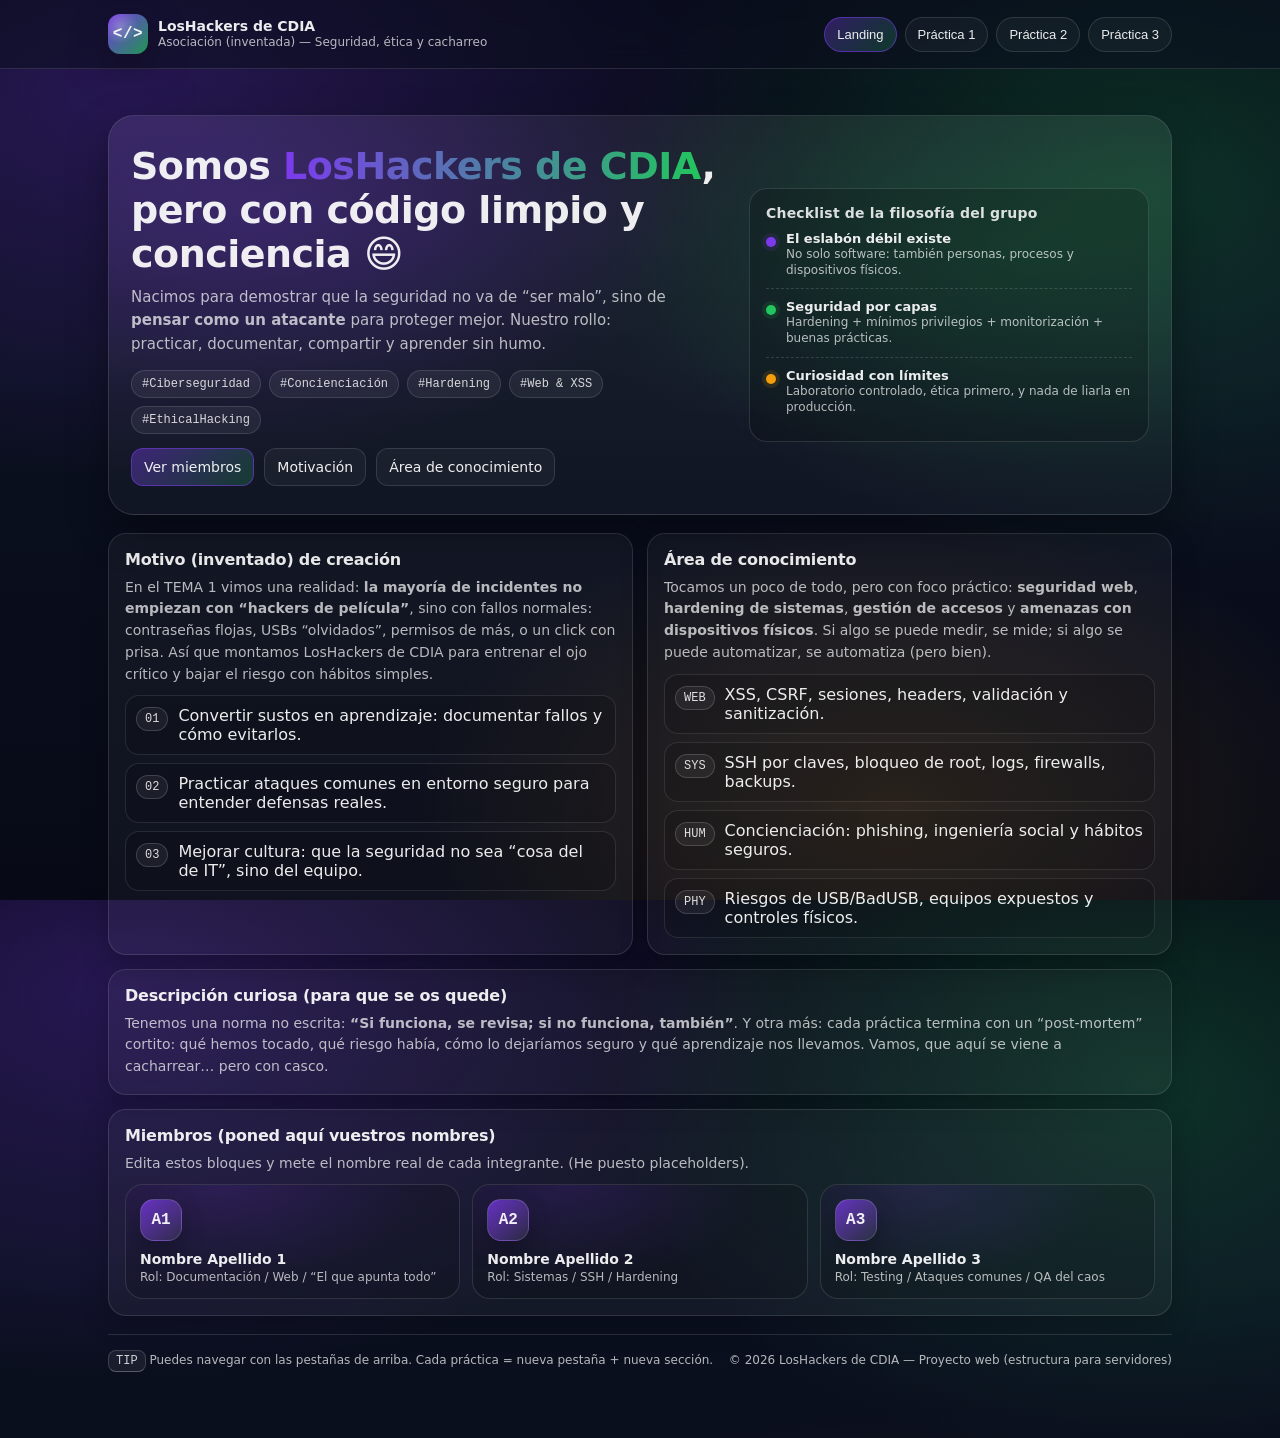
==== me_principal/index.html @ 04163555 "web base" ====
<!DOCTYPE html>
<html lang="es">
<head>
  <meta charset="utf-8" />
  <meta name="viewport" content="width=device-width,initial-scale=1" />
  <title>LosHackers de CDIA — Landing</title>
  <meta name="description" content="Landing del grupo LosHackers de CDIA: motivación, área de conocimiento y miembros." />
  <style>
    :root{
      --bg: #0b1020;
      --panel: rgba(255,255,255,.06);
      --panel2: rgba(255,255,255,.09);
      --text: rgba(255,255,255,.92);
      --muted: rgba(255,255,255,.70);
      --line: rgba(255,255,255,.12);
      --accent: #7c3aed; /* morado */
      --accent2:#22c55e; /* verde */
      --warn:#f59e0b;    /* ámbar */
      --shadow: 0 16px 40px rgba(0,0,0,.35);
      --radius: 18px;
      --radius2: 26px;
      --max: 1100px;
      --mono: ui-monospace, SFMono-Regular, Menlo, Monaco, Consolas, "Liberation Mono", "Courier New", monospace;
      --sans: ui-sans-serif, system-ui, -apple-system, Segoe UI, Roboto, Ubuntu, Cantarell, Noto Sans, Helvetica, Arial, "Apple Color Emoji","Segoe UI Emoji";
    }

    *{ box-sizing: border-box; }
    html,body{ height:100%; }
    body{
      margin:0;
      font-family: var(--sans);
      color: var(--text);
      background:
        radial-gradient(1200px 700px at 10% 10%, rgba(124,58,237,.28), transparent 55%),
        radial-gradient(900px 650px at 90% 20%, rgba(34,197,94,.20), transparent 60%),
        radial-gradient(800px 500px at 70% 90%, rgba(245,158,11,.13), transparent 60%),
        linear-gradient(180deg, #050814, #0b1020 40%, #070a16);
      overflow-x:hidden;
    }

    a{ color:inherit; text-decoration:none; }
    .wrap{ max-width: var(--max); margin:0 auto; padding: 28px 18px 70px; }

    /* Topbar */
    .topbar{
      position: sticky;
      top: 0;
      z-index: 50;
      backdrop-filter: blur(14px);
      background: rgba(11,16,32,.55);
      border-bottom: 1px solid var(--line);
    }
    .topbar-inner{
      max-width: var(--max);
      margin: 0 auto;
      padding: 14px 18px;
      display:flex;
      align-items:center;
      justify-content:space-between;
      gap: 12px;
    }
    .brand{
      display:flex;
      align-items:center;
      gap: 10px;
      min-width: 220px;
    }
    .logo{
      width: 40px;
      height: 40px;
      border-radius: 12px;
      background:
        radial-gradient(circle at 30% 30%, rgba(255,255,255,.25), transparent 45%),
        linear-gradient(135deg, rgba(124,58,237,.95), rgba(34,197,94,.75));
      box-shadow: var(--shadow);
      display:grid;
      place-items:center;
      font-family: var(--mono);
      font-weight: 800;
      letter-spacing: .5px;
    }
    .brand h1{
      font-size: 14px;
      margin:0;
      line-height: 1.1;
    }
    .brand p{
      margin:0;
      font-size: 12px;
      color: var(--muted);
    }

    .tabs{
      display:flex;
      gap: 8px;
      flex-wrap: wrap;
      justify-content:flex-end;
    }
    .tabbtn{
      border: 1px solid var(--line);
      background: rgba(255,255,255,.04);
      color: var(--text);
      padding: 9px 12px;
      border-radius: 999px;
      font-size: 13px;
      cursor:pointer;
      transition: transform .08s ease, background .2s ease, border-color .2s ease;
      user-select:none;
    }
    .tabbtn:hover{ background: rgba(255,255,255,.08); }
    .tabbtn:active{ transform: translateY(1px); }
    .tabbtn[aria-selected="true"]{
      background: linear-gradient(135deg, rgba(124,58,237,.35), rgba(34,197,94,.22));
      border-color: rgba(124,58,237,.55);
    }

    /* Hero */
    .hero{
      margin-top: 18px;
      border: 1px solid var(--line);
      border-radius: var(--radius2);
      background: linear-gradient(180deg, rgba(255,255,255,.07), rgba(255,255,255,.03));
      box-shadow: var(--shadow);
      overflow:hidden;
      position: relative;
    }
    .hero::before{
      content:"";
      position:absolute;
      inset:-2px;
      background:
        radial-gradient(600px 260px at 15% 25%, rgba(124,58,237,.18), transparent 70%),
        radial-gradient(680px 300px at 85% 35%, rgba(34,197,94,.14), transparent 72%);
      pointer-events:none;
    }
    .hero-inner{
      position:relative;
      padding: 28px 22px;
      display:grid;
      grid-template-columns: 1.2fr .8fr;
      gap: 18px;
      align-items: center;
    }
    .hero h2{
      margin:0 0 10px;
      font-size: clamp(22px, 3.3vw, 38px);
      letter-spacing: -0.5px;
    }
    .hero h2 span{
      background: linear-gradient(90deg, rgba(124,58,237,1), rgba(34,197,94,1));
      -webkit-background-clip: text;
      background-clip: text;
      color: transparent;
    }
    .hero p{
      margin:0 0 14px;
      color: var(--muted);
      line-height: 1.55;
      font-size: 15px;
      max-width: 58ch;
    }
    .hero .chips{
      display:flex;
      gap: 8px;
      flex-wrap: wrap;
      margin-top: 10px;
    }
    .chip{
      font-family: var(--mono);
      font-size: 12px;
      padding: 6px 10px;
      border-radius: 999px;
      background: rgba(255,255,255,.06);
      border: 1px solid var(--line);
      color: rgba(255,255,255,.82);
    }
    .cta{
      display:flex;
      gap: 10px;
      flex-wrap: wrap;
      margin-top: 14px;
    }
    .btn{
      border: 1px solid var(--line);
      background: rgba(255,255,255,.04);
      padding: 10px 12px;
      border-radius: 12px;
      font-size: 14px;
      cursor:pointer;
      transition: transform .08s ease, background .2s ease, border-color .2s ease;
    }
    .btn:hover{ background: rgba(255,255,255,.08); }
    .btn:active{ transform: translateY(1px); }
    .btn.primary{
      border-color: rgba(124,58,237,.55);
      background: linear-gradient(135deg, rgba(124,58,237,.40), rgba(34,197,94,.22));
    }

    .hero-card{
      border: 1px solid var(--line);
      background: rgba(0,0,0,.18);
      border-radius: var(--radius);
      padding: 16px;
    }
    .hero-card h3{
      margin:0 0 10px;
      font-size: 14px;
      color: rgba(255,255,255,.85);
      letter-spacing: .2px;
    }
    .stat{
      display:flex;
      align-items:flex-start;
      gap: 10px;
      padding: 10px 0;
      border-top: 1px dashed rgba(255,255,255,.14);
    }
    .stat:first-of-type{ border-top: none; padding-top: 0; }
    .dot{
      width:10px; height:10px; border-radius:999px; margin-top: 6px;
      background: var(--accent);
      box-shadow: 0 0 0 4px rgba(124,58,237,.12);
      flex: 0 0 auto;
    }
    .dot.green{ background: var(--accent2); box-shadow: 0 0 0 4px rgba(34,197,94,.12); }
    .dot.warn{ background: var(--warn); box-shadow: 0 0 0 4px rgba(245,158,11,.12); }
    .stat b{ display:block; font-size: 13px; }
    .stat span{ display:block; color: var(--muted); font-size: 12px; line-height:1.35; }

    /* Sections */
    .grid{
      margin-top: 18px;
      display:grid;
      grid-template-columns: 1fr 1fr;
      gap: 14px;
    }
    .card{
      border: 1px solid var(--line);
      background: rgba(255,255,255,.04);
      border-radius: var(--radius);
      padding: 16px;
      box-shadow: 0 10px 28px rgba(0,0,0,.22);
    }
    .card h3{
      margin:0 0 8px;
      font-size: 16px;
      letter-spacing: -0.2px;
    }
    .card p{
      margin:0;
      color: var(--muted);
      line-height: 1.55;
      font-size: 14px;
    }
    .list{
      margin: 10px 0 0;
      padding: 0;
      list-style:none;
      display:grid;
      gap: 8px;
    }
    .li{
      display:flex;
      gap: 10px;
      align-items:flex-start;
      padding: 10px 10px;
      border: 1px solid rgba(255,255,255,.10);
      background: rgba(0,0,0,.12);
      border-radius: 14px;
    }
    .badge{
      font-family: var(--mono);
      font-size: 12px;
      padding: 4px 8px;
      border-radius: 999px;
      border: 1px solid rgba(255,255,255,.16);
      background: rgba(255,255,255,.06);
      color: rgba(255,255,255,.85);
      flex: 0 0 auto;
      margin-top: 1px;
    }

    /* Tabs content */
    main{ margin-top: 16px; }
    .panel{ display:none; }
    .panel.active{ display:block; }

    /* Members */
    .members{
      display:grid;
      grid-template-columns: repeat(3, 1fr);
      gap: 12px;
      margin-top: 10px;
    }
    .member{
      border: 1px solid rgba(255,255,255,.12);
      background: rgba(0,0,0,.14);
      border-radius: 18px;
      padding: 14px;
      position:relative;
      overflow:hidden;
    }
    .member::before{
      content:"";
      position:absolute;
      inset:-2px;
      background: radial-gradient(320px 160px at 30% 0%, rgba(124,58,237,.16), transparent 60%);
      pointer-events:none;
    }
    .member .avatar{
      width: 42px; height: 42px; border-radius: 14px;
      background: linear-gradient(135deg, rgba(124,58,237,.75), rgba(255,255,255,.08));
      border: 1px solid rgba(255,255,255,.14);
      display:grid; place-items:center;
      font-family: var(--mono);
      font-weight: 800;
      box-shadow: 0 10px 22px rgba(0,0,0,.25);
      position:relative;
    }
    .member b{ display:block; margin-top: 10px; font-size: 14px; position:relative; }
    .member span{ display:block; color: var(--muted); font-size: 12px; margin-top: 3px; position:relative; }

    /* Footer */
    footer{
      margin-top: 18px;
      border-top: 1px solid var(--line);
      padding-top: 18px;
      color: rgba(255,255,255,.70);
      font-size: 12px;
      display:flex;
      justify-content:space-between;
      gap: 10px;
      flex-wrap: wrap;
    }
    .kbd{
      font-family: var(--mono);
      border: 1px solid rgba(255,255,255,.16);
      border-bottom-color: rgba(255,255,255,.28);
      background: rgba(255,255,255,.06);
      padding: 3px 7px;
      border-radius: 8px;
      color: rgba(255,255,255,.80);
    }

    /* Responsive */
    @media (max-width: 880px){
      .hero-inner{ grid-template-columns: 1fr; }
      .grid{ grid-template-columns: 1fr; }
      .members{ grid-template-columns: 1fr; }
      .brand{ min-width: unset; }
      .topbar-inner{ align-items:flex-start; }
      .tabs{ justify-content:flex-start; }
    }
  </style>
</head>
<body>

  <header class="topbar">
    <div class="topbar-inner">
      <div class="brand" aria-label="Marca del grupo">
        <div class="logo" aria-hidden="true">&lt;/&gt;</div>
        <div>
          <h1>LosHackers de CDIA</h1>
          <p>Asociación (inventada) — Seguridad, ética y cacharreo</p>
        </div>
      </div>

      <!--
        PESTAÑAS:
        - Landing: la portada básica.
        - Práctica 1 / 2 / 3: secciones “clonables” para ir ampliando el proyecto según hagáis prácticas.
        Para añadir una nueva pestaña: duplica un botón + duplica un <section class="panel"> con el mismo data-panel.
      -->
      <nav class="tabs" aria-label="Navegación por pestañas">
        <button class="tabbtn" data-tab="landing" aria-selected="true">Landing</button>
        <button class="tabbtn" data-tab="p1" aria-selected="false">Práctica 1</button>
        <button class="tabbtn" data-tab="p2" aria-selected="false">Práctica 2</button>
        <button class="tabbtn" data-tab="p3" aria-selected="false">Práctica 3</button>
      </nav>
    </div>
  </header>

  <div class="wrap">
    <main>
      <!-- ================== LANDING ================== -->
      <section class="panel active" data-panel="landing">
        <section class="hero" aria-label="Sección principal">
          <div class="hero-inner">
            <div>
              <h2>Somos <span>LosHackers de CDIA</span>, pero con código limpio y conciencia 😄</h2>
              <p>
                Nacimos para demostrar que la seguridad no va de “ser malo”, sino de <b>pensar como un atacante</b>
                para proteger mejor. Nuestro rollo: practicar, documentar, compartir y aprender sin humo.
              </p>

              <div class="chips" aria-label="Etiquetas del grupo">
                <div class="chip">#Ciberseguridad</div>
                <div class="chip">#Concienciación</div>
                <div class="chip">#Hardening</div>
                <div class="chip">#Web &amp; XSS</div>
                <div class="chip">#EthicalHacking</div>
              </div>

              <div class="cta" aria-label="Acciones rápidas">
                <a class="btn primary" href="#miembros">Ver miembros</a>
                <a class="btn" href="#motivacion">Motivación</a>
                <a class="btn" href="#area">Área de conocimiento</a>
              </div>
            </div>

            <aside class="hero-card" aria-label="Resumen rápido">
              <h3>Checklist de la filosofía del grupo</h3>

              <div class="stat">
                <div class="dot"></div>
                <div>
                  <b>El eslabón débil existe</b>
                  <span>No solo software: también personas, procesos y dispositivos físicos.</span>
                </div>
              </div>

              <div class="stat">
                <div class="dot green"></div>
                <div>
                  <b>Seguridad por capas</b>
                  <span>Hardening + mínimos privilegios + monitorización + buenas prácticas.</span>
                </div>
              </div>

              <div class="stat">
                <div class="dot warn"></div>
                <div>
                  <b>Curiosidad con límites</b>
                  <span>Laboratorio controlado, ética primero, y nada de liarla en producción.</span>
                </div>
              </div>
            </aside>
          </div>
        </section>

        <div class="grid">
          <section id="motivacion" class="card" aria-label="Motivación">
            <h3>Motivo (inventado) de creación</h3>
            <p>
              En el TEMA 1 vimos una realidad: <b>la mayoría de incidentes no empiezan con “hackers de película”</b>,
              sino con fallos normales: contraseñas flojas, USBs “olvidados”, permisos de más, o un click con prisa.
              Así que montamos LosHackers de CDIA para entrenar el ojo crítico y bajar el riesgo con hábitos simples.
            </p>

            <ul class="list" aria-label="Puntos clave de motivación">
              <li class="li"><span class="badge">01</span><span>Convertir sustos en aprendizaje: documentar fallos y cómo evitarlos.</span></li>
              <li class="li"><span class="badge">02</span><span>Practicar ataques comunes en entorno seguro para entender defensas reales.</span></li>
              <li class="li"><span class="badge">03</span><span>Mejorar cultura: que la seguridad no sea “cosa del de IT”, sino del equipo.</span></li>
            </ul>
          </section>

          <section id="area" class="card" aria-label="Área de conocimiento">
            <h3>Área de conocimiento</h3>
            <p>
              Tocamos un poco de todo, pero con foco práctico: <b>seguridad web</b>, <b>hardening de sistemas</b>,
              <b>gestión de accesos</b> y <b>amenazas con dispositivos físicos</b>.
              Si algo se puede medir, se mide; si algo se puede automatizar, se automatiza (pero bien).
            </p>

            <ul class="list" aria-label="Áreas específicas">
              <li class="li"><span class="badge">WEB</span><span>XSS, CSRF, sesiones, headers, validación y sanitización.</span></li>
              <li class="li"><span class="badge">SYS</span><span>SSH por claves, bloqueo de root, logs, firewalls, backups.</span></li>
              <li class="li"><span class="badge">HUM</span><span>Concienciación: phishing, ingeniería social y hábitos seguros.</span></li>
              <li class="li"><span class="badge">PHY</span><span>Riesgos de USB/BadUSB, equipos expuestos y controles físicos.</span></li>
            </ul>
          </section>
        </div>

        <section class="card" style="margin-top:14px" aria-label="Descripción curiosa">
          <h3>Descripción curiosa (para que se os quede)</h3>
          <p>
            Tenemos una norma no escrita: <b>“Si funciona, se revisa; si no funciona, también”</b>.
            Y otra más: cada práctica termina con un “post-mortem” cortito:
            qué hemos tocado, qué riesgo había, cómo lo dejaríamos seguro y qué aprendizaje nos llevamos.
            Vamos, que aquí se viene a cacharrear… pero con casco.
          </p>
        </section>

        <section id="miembros" class="card" style="margin-top:14px" aria-label="Miembros del grupo">
          <h3>Miembros (poned aquí vuestros nombres)</h3>
          <p style="margin-bottom:10px">
            Edita estos bloques y mete el nombre real de cada integrante. (He puesto placeholders).
          </p>

          <div class="members">
            <div class="member">
              <div class="avatar" aria-hidden="true">A1</div>
              <b>Nombre Apellido 1</b>
              <span>Rol: Documentación / Web / “El que apunta todo”</span>
            </div>

            <div class="member">
              <div class="avatar" aria-hidden="true">A2</div>
              <b>Nombre Apellido 2</b>
              <span>Rol: Sistemas / SSH / Hardening</span>
            </div>

            <div class="member">
              <div class="avatar" aria-hidden="true">A3</div>
              <b>Nombre Apellido 3</b>
              <span>Rol: Testing / Ataques comunes / QA del caos</span>
            </div>
          </div>

          <!--
            Si sois más:
            - Duplica un bloque .member
            - Cambia el "A4" por iniciales o un código
          -->
        </section>
      </section>

      <!-- ================== PRÁCTICA 1 ================== -->
      <section class="panel" data-panel="p1">
        <section class="card">
          <h3>Práctica 1 — Plantilla lista</h3>
          <p>
            Aquí iría el contenido de la práctica 1. Copia este patrón para cada práctica:
            <b>objetivo</b>, <b>pasos</b>, <b>capturas</b> (si hace falta), <b>riesgos</b> y <b>mitigaciones</b>.
          </p>

          <ul class="list" aria-label="Estructura recomendada práctica 1">
            <li class="li"><span class="badge">OBJ</span><span>Qué queríamos conseguir (en una frase).</span></li>
            <li class="li"><span class="badge">PASOS</span><span>Lista de pasos reproducibles (sin saltos raros).</span></li>
            <li class="li"><span class="badge">RIESGO</span><span>Qué podría salir mal / qué vector de ataque hay.</span></li>
            <li class="li"><span class="badge">FIX</span><span>Cómo lo dejaríamos seguro (hardening, permisos, etc.).</span></li>
          </ul>
        </section>
      </section>

      <!-- ================== PRÁCTICA 2 ================== -->
      <section class="panel" data-panel="p2">
        <section class="card">
          <h3>Práctica 2 — Plantilla lista</h3>
          <p>
            Repite el mismo esquema. Si esta práctica es de web, apunta vulnerabilidad, prueba y corrección.
          </p>
          <ul class="list" aria-label="Estructura recomendada práctica 2">
            <li class="li"><span class="badge">VULN</span><span>Qué vulnerabilidad tocamos (ej: XSS reflejado).</span></li>
            <li class="li"><span class="badge">POC</span><span>Cómo la demostramos en entorno controlado.</span></li>
            <li class="li"><span class="badge">PATCH</span><span>Qué cambiamos para arreglarla (validación/escape/headers).</span></li>
            <li class="li"><span class="badge">LEARN</span><span>Qué nos llevamos de aprendizaje.</span></li>
          </ul>
        </section>
      </section>

      <!-- ================== PRÁCTICA 3 ================== -->
      <section class="panel" data-panel="p3">
        <section class="card">
          <h3>Práctica 3 — Plantilla lista</h3>
          <p>
            Ideal para cosas de sistemas: SSH por claves, desactivar password, bloquear root, etc.
          </p>
          <ul class="list" aria-label="Estructura recomendada práctica 3">
            <li class="li"><span class="badge">SSH</span><span>Acceso por clave pública/privada, sin contraseña.</span></li>
            <li class="li"><span class="badge">ROOT</span><span>Deshabilitar login de root y usar sudo.</span></li>
            <li class="li"><span class="badge">FW</span><span>Firewall básico + puertos necesarios únicamente.</span></li>
            <li class="li"><span class="badge">LOGS</span><span>Monitorización mínima (intentos fallidos, alertas).</span></li>
          </ul>
        </section>
      </section>
    </main>

    <footer>
      <div>
        <span class="kbd">TIP</span> Puedes navegar con las pestañas de arriba. Cada práctica = nueva pestaña + nueva sección.
      </div>
      <div>
        © <span id="year"></span> LosHackers de CDIA — Proyecto web (estructura para servidores)
      </div>
    </footer>
  </div>

  <script>
    // Tabs switching (simple y sin dependencias)
    const buttons = Array.from(document.querySelectorAll(".tabbtn"));
    const panels = Array.from(document.querySelectorAll(".panel"));

    function activate(tabName){
      buttons.forEach(b => b.setAttribute("aria-selected", String(b.dataset.tab === tabName)));
      panels.forEach(p => p.classList.toggle("active", p.dataset.panel === tabName));
      // scroll suave arriba para que se note el cambio
      window.scrollTo({ top: 0, behavior: "smooth" });
    }

    buttons.forEach(btn => {
      btn.addEventListener("click", () => activate(btn.dataset.tab));
    });

    // Año en footer
    document.getElementById("year").textContent = new Date().getFullYear();
  </script>
</body>
</html>
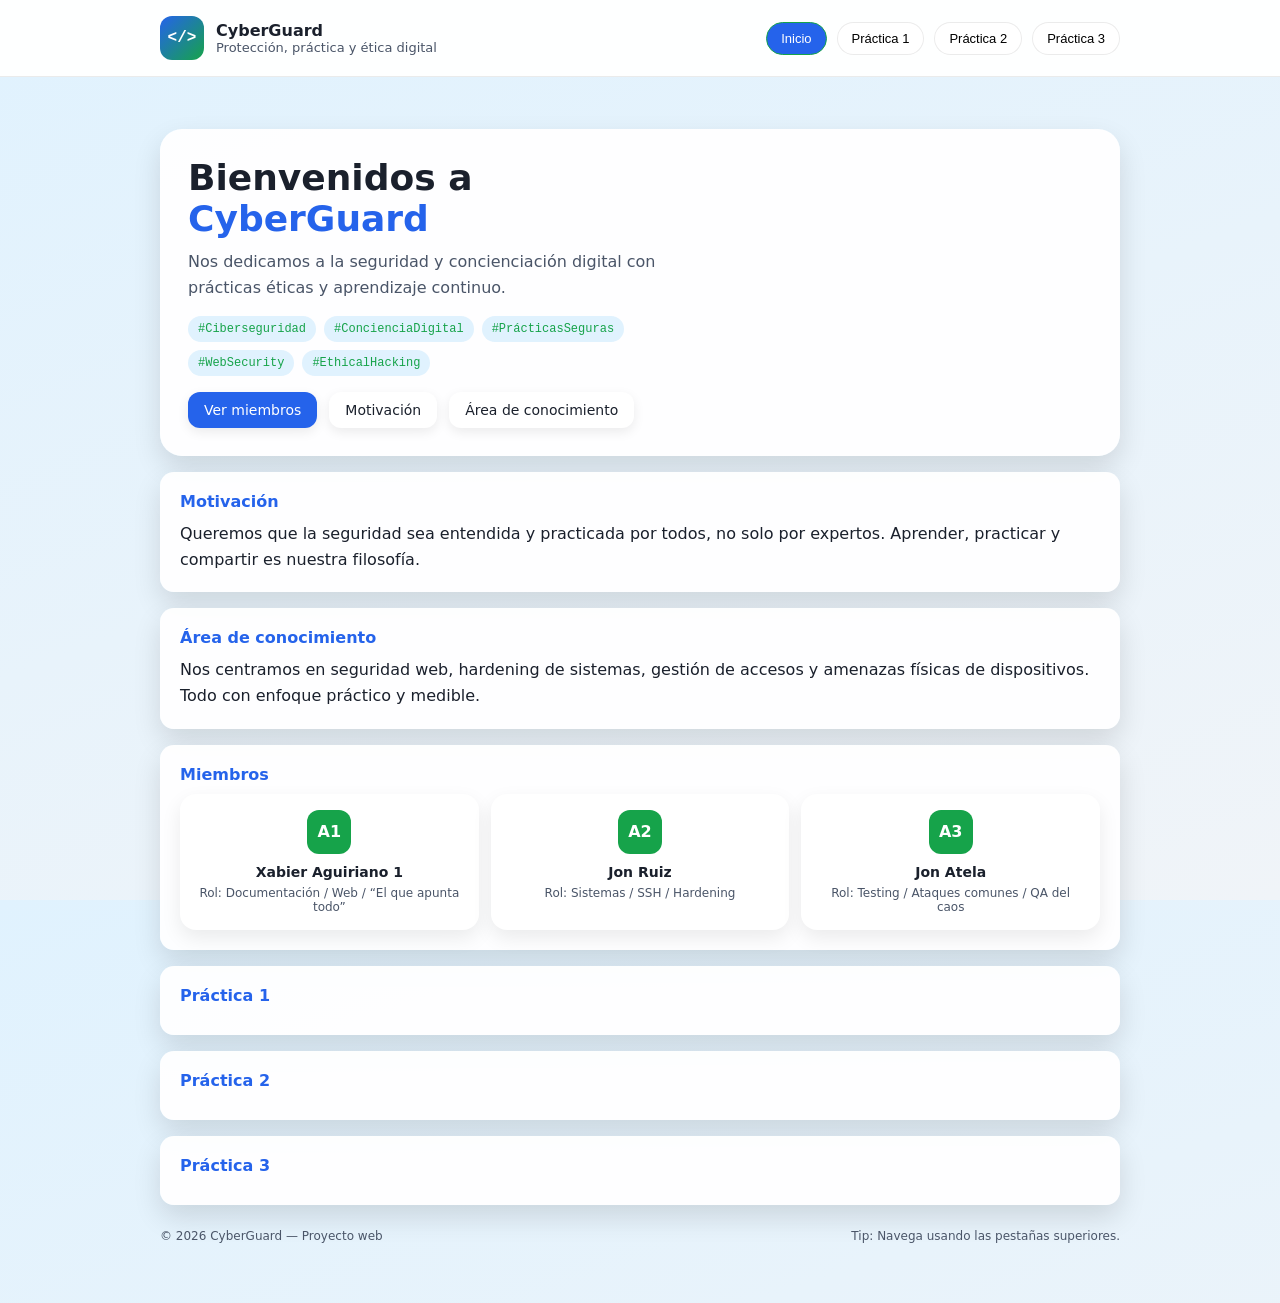
==== commit 794fa1ee: "cambio de formato" ====
--- a/me_principal/index.html
+++ b/me_principal/index.html
@@ -3,597 +3,190 @@
 <head>
   <meta charset="utf-8" />
   <meta name="viewport" content="width=device-width,initial-scale=1" />
-  <title>LosHackers de CDIA — Landing</title>
-  <meta name="description" content="Landing del grupo LosHackers de CDIA: motivación, área de conocimiento y miembros." />
+  <title>Equipo CyberGuard — Landing</title>
+  <meta name="description" content="Landing del equipo CyberGuard: motivación, área de conocimiento y miembros." />
   <style>
-    :root{
-      --bg: #0b1020;
-      --panel: rgba(255,255,255,.06);
-      --panel2: rgba(255,255,255,.09);
-      --text: rgba(255,255,255,.92);
-      --muted: rgba(255,255,255,.70);
-      --line: rgba(255,255,255,.12);
-      --accent: #7c3aed; /* morado */
-      --accent2:#22c55e; /* verde */
-      --warn:#f59e0b;    /* ámbar */
-      --shadow: 0 16px 40px rgba(0,0,0,.35);
-      --radius: 18px;
-      --radius2: 26px;
-      --max: 1100px;
+    :root {
+      --bg: #f0f4f8;
+      --panel: rgba(255,255,255,.95);
+      --panel2: rgba(255,255,255,.90);
+      --text: #1a202c;
+      --muted: #4a5568;
+      --line: rgba(0,0,0,.08);
+      --accent: #2563eb;  /* azul */
+      --accent2: #16a34a; /* verde */
+      --warn: #f59e0b;    /* ámbar */
+      --shadow: 0 12px 28px rgba(0,0,0,.12);
+      --radius: 14px;
+      --radius2: 22px;
+      --max: 1000px;
       --mono: ui-monospace, SFMono-Regular, Menlo, Monaco, Consolas, "Liberation Mono", "Courier New", monospace;
-      --sans: ui-sans-serif, system-ui, -apple-system, Segoe UI, Roboto, Ubuntu, Cantarell, Noto Sans, Helvetica, Arial, "Apple Color Emoji","Segoe UI Emoji";
+      --sans: ui-sans-serif, system-ui, -apple-system, Segoe UI, Roboto, Ubuntu, Cantarell, Noto Sans, Helvetica, Arial;
     }
 
-    *{ box-sizing: border-box; }
-    html,body{ height:100%; }
-    body{
-      margin:0;
-      font-family: var(--sans);
-      color: var(--text);
-      background:
-        radial-gradient(1200px 700px at 10% 10%, rgba(124,58,237,.28), transparent 55%),
-        radial-gradient(900px 650px at 90% 20%, rgba(34,197,94,.20), transparent 60%),
-        radial-gradient(800px 500px at 70% 90%, rgba(245,158,11,.13), transparent 60%),
-        linear-gradient(180deg, #050814, #0b1020 40%, #070a16);
-      overflow-x:hidden;
-    }
+    * { box-sizing: border-box; }
+    html, body { margin: 0; height: 100%; font-family: var(--sans); color: var(--text); background: linear-gradient(160deg, #e0f2fe, #f0f4f8); }
 
-    a{ color:inherit; text-decoration:none; }
-    .wrap{ max-width: var(--max); margin:0 auto; padding: 28px 18px 70px; }
+    a { color: inherit; text-decoration: none; }
+
+    .wrap { max-width: var(--max); margin:0 auto; padding: 32px 20px 60px; }
 
     /* Topbar */
-    .topbar{
-      position: sticky;
-      top: 0;
+    .topbar {
+      position: sticky; top: 0;
+      background: rgba(255,255,255,.95);
+      border-bottom: 1px solid var(--line);
+      backdrop-filter: blur(10px);
       z-index: 50;
-      backdrop-filter: blur(14px);
-      background: rgba(11,16,32,.55);
-      border-bottom: 1px solid var(--line);
     }
-    .topbar-inner{
-      max-width: var(--max);
-      margin: 0 auto;
-      padding: 14px 18px;
-      display:flex;
-      align-items:center;
-      justify-content:space-between;
-      gap: 12px;
+    .topbar-inner {
+      max-width: var(--max); margin:0 auto; padding: 16px 20px;
+      display:flex; align-items:center; justify-content:space-between;
     }
-    .brand{
-      display:flex;
-      align-items:center;
-      gap: 10px;
-      min-width: 220px;
+    .brand { display:flex; align-items:center; gap: 12px; }
+    .logo {
+      width: 44px; height: 44px; border-radius: 12px;
+      background: linear-gradient(135deg, var(--accent), var(--accent2));
+      display:grid; place-items:center; font-family: var(--mono); font-weight: 800; color: white;
     }
-    .logo{
-      width: 40px;
-      height: 40px;
-      border-radius: 12px;
-      background:
-        radial-gradient(circle at 30% 30%, rgba(255,255,255,.25), transparent 45%),
-        linear-gradient(135deg, rgba(124,58,237,.95), rgba(34,197,94,.75));
-      box-shadow: var(--shadow);
-      display:grid;
-      place-items:center;
-      font-family: var(--mono);
-      font-weight: 800;
-      letter-spacing: .5px;
+    .brand h1 { margin:0; font-size:16px; }
+    .brand p { margin:0; font-size:13px; color: var(--muted); }
+
+    .tabs { display:flex; gap: 10px; flex-wrap: wrap; }
+    .tabbtn {
+      border: 1px solid var(--line); background: var(--panel2); padding:8px 14px; border-radius:999px; font-size:13px; cursor:pointer;
+      transition: all .2s ease;
     }
-    .brand h1{
-      font-size: 14px;
-      margin:0;
-      line-height: 1.1;
-    }
-    .brand p{
-      margin:0;
-      font-size: 12px;
-      color: var(--muted);
-    }
-
-    .tabs{
-      display:flex;
-      gap: 8px;
-      flex-wrap: wrap;
-      justify-content:flex-end;
-    }
-    .tabbtn{
-      border: 1px solid var(--line);
-      background: rgba(255,255,255,.04);
-      color: var(--text);
-      padding: 9px 12px;
-      border-radius: 999px;
-      font-size: 13px;
-      cursor:pointer;
-      transition: transform .08s ease, background .2s ease, border-color .2s ease;
-      user-select:none;
-    }
-    .tabbtn:hover{ background: rgba(255,255,255,.08); }
-    .tabbtn:active{ transform: translateY(1px); }
-    .tabbtn[aria-selected="true"]{
-      background: linear-gradient(135deg, rgba(124,58,237,.35), rgba(34,197,94,.22));
-      border-color: rgba(124,58,237,.55);
-    }
+    .tabbtn:hover { background: var(--panel); }
+    .tabbtn[aria-selected="true"] { background: var(--accent); color: white; border-color: var(--accent2); }
 
     /* Hero */
-    .hero{
-      margin-top: 18px;
-      border: 1px solid var(--line);
-      border-radius: var(--radius2);
-      background: linear-gradient(180deg, rgba(255,255,255,.07), rgba(255,255,255,.03));
-      box-shadow: var(--shadow);
-      overflow:hidden;
-      position: relative;
-    }
-    .hero::before{
-      content:"";
-      position:absolute;
-      inset:-2px;
-      background:
-        radial-gradient(600px 260px at 15% 25%, rgba(124,58,237,.18), transparent 70%),
-        radial-gradient(680px 300px at 85% 35%, rgba(34,197,94,.14), transparent 72%);
-      pointer-events:none;
-    }
-    .hero-inner{
-      position:relative;
-      padding: 28px 22px;
-      display:grid;
-      grid-template-columns: 1.2fr .8fr;
-      gap: 18px;
-      align-items: center;
-    }
-    .hero h2{
-      margin:0 0 10px;
-      font-size: clamp(22px, 3.3vw, 38px);
-      letter-spacing: -0.5px;
-    }
-    .hero h2 span{
-      background: linear-gradient(90deg, rgba(124,58,237,1), rgba(34,197,94,1));
-      -webkit-background-clip: text;
-      background-clip: text;
-      color: transparent;
-    }
-    .hero p{
-      margin:0 0 14px;
-      color: var(--muted);
-      line-height: 1.55;
-      font-size: 15px;
-      max-width: 58ch;
-    }
-    .hero .chips{
-      display:flex;
-      gap: 8px;
-      flex-wrap: wrap;
-      margin-top: 10px;
-    }
-    .chip{
-      font-family: var(--mono);
-      font-size: 12px;
-      padding: 6px 10px;
-      border-radius: 999px;
-      background: rgba(255,255,255,.06);
-      border: 1px solid var(--line);
-      color: rgba(255,255,255,.82);
-    }
-    .cta{
-      display:flex;
-      gap: 10px;
-      flex-wrap: wrap;
-      margin-top: 14px;
-    }
-    .btn{
-      border: 1px solid var(--line);
-      background: rgba(255,255,255,.04);
-      padding: 10px 12px;
-      border-radius: 12px;
-      font-size: 14px;
-      cursor:pointer;
-      transition: transform .08s ease, background .2s ease, border-color .2s ease;
-    }
-    .btn:hover{ background: rgba(255,255,255,.08); }
-    .btn:active{ transform: translateY(1px); }
-    .btn.primary{
-      border-color: rgba(124,58,237,.55);
-      background: linear-gradient(135deg, rgba(124,58,237,.40), rgba(34,197,94,.22));
-    }
+    .hero { margin-top: 20px; background: var(--panel); border-radius: var(--radius2); box-shadow: var(--shadow); overflow:hidden; padding: 28px; display:grid; grid-template-columns:1.2fr .8fr; gap:18px; }
+    .hero h2 { margin:0 0 10px; font-size:clamp(24px, 3vw, 36px); }
+    .hero h2 span { color: var(--accent); font-weight:600; }
+    .hero p { margin:0 0 16px; color: var(--muted); line-height:1.6; }
+    .chips { display:flex; flex-wrap:wrap; gap:8px; margin-top:12px; }
+    .chip { font-family: var(--mono); font-size:12px; padding:6px 10px; border-radius:999px; background: #e0f2fe; color: var(--accent2); }
 
-    .hero-card{
-      border: 1px solid var(--line);
-      background: rgba(0,0,0,.18);
-      border-radius: var(--radius);
-      padding: 16px;
-    }
-    .hero-card h3{
-      margin:0 0 10px;
-      font-size: 14px;
-      color: rgba(255,255,255,.85);
-      letter-spacing: .2px;
-    }
-    .stat{
-      display:flex;
-      align-items:flex-start;
-      gap: 10px;
-      padding: 10px 0;
-      border-top: 1px dashed rgba(255,255,255,.14);
-    }
-    .stat:first-of-type{ border-top: none; padding-top: 0; }
-    .dot{
-      width:10px; height:10px; border-radius:999px; margin-top: 6px;
-      background: var(--accent);
-      box-shadow: 0 0 0 4px rgba(124,58,237,.12);
-      flex: 0 0 auto;
-    }
-    .dot.green{ background: var(--accent2); box-shadow: 0 0 0 4px rgba(34,197,94,.12); }
-    .dot.warn{ background: var(--warn); box-shadow: 0 0 0 4px rgba(245,158,11,.12); }
-    .stat b{ display:block; font-size: 13px; }
-    .stat span{ display:block; color: var(--muted); font-size: 12px; line-height:1.35; }
+    .cta { display:flex; gap:12px; margin-top:16px; flex-wrap:wrap; }
+    .btn { border:none; padding:10px 16px; border-radius:12px; font-size:14px; cursor:pointer; transition:.2s; background:#fff; box-shadow:0 4px 12px rgba(0,0,0,.08); }
+    .btn.primary { background: var(--accent); color:#fff; }
 
-    /* Sections */
-    .grid{
-      margin-top: 18px;
-      display:grid;
-      grid-template-columns: 1fr 1fr;
-      gap: 14px;
-    }
-    .card{
-      border: 1px solid var(--line);
-      background: rgba(255,255,255,.04);
-      border-radius: var(--radius);
-      padding: 16px;
-      box-shadow: 0 10px 28px rgba(0,0,0,.22);
-    }
-    .card h3{
-      margin:0 0 8px;
-      font-size: 16px;
-      letter-spacing: -0.2px;
-    }
-    .card p{
-      margin:0;
-      color: var(--muted);
-      line-height: 1.55;
-      font-size: 14px;
-    }
-    .list{
-      margin: 10px 0 0;
-      padding: 0;
-      list-style:none;
-      display:grid;
-      gap: 8px;
-    }
-    .li{
-      display:flex;
-      gap: 10px;
-      align-items:flex-start;
-      padding: 10px 10px;
-      border: 1px solid rgba(255,255,255,.10);
-      background: rgba(0,0,0,.12);
-      border-radius: 14px;
-    }
-    .badge{
-      font-family: var(--mono);
-      font-size: 12px;
-      padding: 4px 8px;
-      border-radius: 999px;
-      border: 1px solid rgba(255,255,255,.16);
-      background: rgba(255,255,255,.06);
-      color: rgba(255,255,255,.85);
-      flex: 0 0 auto;
-      margin-top: 1px;
-    }
-
-    /* Tabs content */
-    main{ margin-top: 16px; }
-    .panel{ display:none; }
-    .panel.active{ display:block; }
+    /* Cards */
+    .card { background: var(--panel); border-radius: var(--radius); padding:20px; margin-top:16px; box-shadow: var(--shadow); }
+    .card h3 { margin:0 0 10px; font-size:16px; color: var(--accent); }
+    .card p { margin:0; color: var(--text); line-height:1.6; }
+    .list { margin:12px 0 0; padding:0; list-style:none; display:grid; gap:8px; }
+    .li { display:flex; gap:10px; padding:10px; background: #f9fafb; border-radius:12px; }
+    .badge { font-family: var(--mono); font-size:12px; background:#2563eb; color:#fff; padding:3px 7px; border-radius:999px; flex:0 0 auto; }
 
     /* Members */
-    .members{
-      display:grid;
-      grid-template-columns: repeat(3, 1fr);
-      gap: 12px;
-      margin-top: 10px;
-    }
-    .member{
-      border: 1px solid rgba(255,255,255,.12);
-      background: rgba(0,0,0,.14);
-      border-radius: 18px;
-      padding: 14px;
-      position:relative;
-      overflow:hidden;
-    }
-    .member::before{
-      content:"";
-      position:absolute;
-      inset:-2px;
-      background: radial-gradient(320px 160px at 30% 0%, rgba(124,58,237,.16), transparent 60%);
-      pointer-events:none;
-    }
-    .member .avatar{
-      width: 42px; height: 42px; border-radius: 14px;
-      background: linear-gradient(135deg, rgba(124,58,237,.75), rgba(255,255,255,.08));
-      border: 1px solid rgba(255,255,255,.14);
-      display:grid; place-items:center;
-      font-family: var(--mono);
-      font-weight: 800;
-      box-shadow: 0 10px 22px rgba(0,0,0,.25);
-      position:relative;
-    }
-    .member b{ display:block; margin-top: 10px; font-size: 14px; position:relative; }
-    .member span{ display:block; color: var(--muted); font-size: 12px; margin-top: 3px; position:relative; }
+    .members { display:grid; grid-template-columns: repeat(3, 1fr); gap:12px; margin-top:10px; }
+    .member { background:#fff; border-radius:16px; padding:16px; box-shadow:0 8px 20px rgba(0,0,0,.08); text-align:center; }
+    .member .avatar { width:44px; height:44px; border-radius:12px; background: var(--accent2); display:grid; place-items:center; color:#fff; font-weight:800; margin:0 auto 10px; }
+    .member b { display:block; margin-bottom:6px; font-size:14px; }
+    .member span { display:block; font-size:12px; color:var(--muted); }
 
-    /* Footer */
-    footer{
-      margin-top: 18px;
-      border-top: 1px solid var(--line);
-      padding-top: 18px;
-      color: rgba(255,255,255,.70);
-      font-size: 12px;
-      display:flex;
-      justify-content:space-between;
-      gap: 10px;
-      flex-wrap: wrap;
-    }
-    .kbd{
-      font-family: var(--mono);
-      border: 1px solid rgba(255,255,255,.16);
-      border-bottom-color: rgba(255,255,255,.28);
-      background: rgba(255,255,255,.06);
-      padding: 3px 7px;
-      border-radius: 8px;
-      color: rgba(255,255,255,.80);
-    }
-
-    /* Responsive */
-    @media (max-width: 880px){
-      .hero-inner{ grid-template-columns: 1fr; }
-      .grid{ grid-template-columns: 1fr; }
-      .members{ grid-template-columns: 1fr; }
-      .brand{ min-width: unset; }
-      .topbar-inner{ align-items:flex-start; }
-      .tabs{ justify-content:flex-start; }
-    }
+    footer { margin-top:24px; font-size:12px; color:var(--muted); display:flex; justify-content:space-between; flex-wrap:wrap; gap:10px; }
   </style>
 </head>
 <body>
-
   <header class="topbar">
     <div class="topbar-inner">
-      <div class="brand" aria-label="Marca del grupo">
-        <div class="logo" aria-hidden="true">&lt;/&gt;</div>
+      <div class="brand">
+        <div class="logo">&lt;/&gt;</div>
         <div>
-          <h1>LosHackers de CDIA</h1>
-          <p>Asociación (inventada) — Seguridad, ética y cacharreo</p>
+          <h1>CyberGuard</h1>
+          <p>Protección, práctica y ética digital</p>
         </div>
       </div>
-
-      <!--
-        PESTAÑAS:
-        - Landing: la portada básica.
-        - Práctica 1 / 2 / 3: secciones “clonables” para ir ampliando el proyecto según hagáis prácticas.
-        Para añadir una nueva pestaña: duplica un botón + duplica un <section class="panel"> con el mismo data-panel.
-      -->
-      <nav class="tabs" aria-label="Navegación por pestañas">
-        <button class="tabbtn" data-tab="landing" aria-selected="true">Landing</button>
-        <button class="tabbtn" data-tab="p1" aria-selected="false">Práctica 1</button>
-        <button class="tabbtn" data-tab="p2" aria-selected="false">Práctica 2</button>
-        <button class="tabbtn" data-tab="p3" aria-selected="false">Práctica 3</button>
+      <nav class="tabs">
+        <button class="tabbtn" data-tab="landing" aria-selected="true">Inicio</button>
+        <button class="tabbtn" data-tab="p1">Práctica 1</button>
+        <button class="tabbtn" data-tab="p2">Práctica 2</button>
+        <button class="tabbtn" data-tab="p3">Práctica 3</button>
       </nav>
     </div>
   </header>
 
   <div class="wrap">
     <main>
-      <!-- ================== LANDING ================== -->
       <section class="panel active" data-panel="landing">
-        <section class="hero" aria-label="Sección principal">
-          <div class="hero-inner">
-            <div>
-              <h2>Somos <span>LosHackers de CDIA</span>, pero con código limpio y conciencia 😄</h2>
-              <p>
-                Nacimos para demostrar que la seguridad no va de “ser malo”, sino de <b>pensar como un atacante</b>
-                para proteger mejor. Nuestro rollo: practicar, documentar, compartir y aprender sin humo.
-              </p>
-
-              <div class="chips" aria-label="Etiquetas del grupo">
-                <div class="chip">#Ciberseguridad</div>
-                <div class="chip">#Concienciación</div>
-                <div class="chip">#Hardening</div>
-                <div class="chip">#Web &amp; XSS</div>
-                <div class="chip">#EthicalHacking</div>
-              </div>
-
-              <div class="cta" aria-label="Acciones rápidas">
-                <a class="btn primary" href="#miembros">Ver miembros</a>
-                <a class="btn" href="#motivacion">Motivación</a>
-                <a class="btn" href="#area">Área de conocimiento</a>
-              </div>
+        <section class="hero">
+          <div>
+            <h2>Bienvenidos a <span>CyberGuard</span></h2>
+            <p>Nos dedicamos a la seguridad y concienciación digital con prácticas éticas y aprendizaje continuo.</p>
+            <div class="chips">
+              <div class="chip">#Ciberseguridad</div>
+              <div class="chip">#ConcienciaDigital</div>
+              <div class="chip">#PrácticasSeguras</div>
+              <div class="chip">#WebSecurity</div>
+              <div class="chip">#EthicalHacking</div>
             </div>
-
-            <aside class="hero-card" aria-label="Resumen rápido">
-              <h3>Checklist de la filosofía del grupo</h3>
-
-              <div class="stat">
-                <div class="dot"></div>
-                <div>
-                  <b>El eslabón débil existe</b>
-                  <span>No solo software: también personas, procesos y dispositivos físicos.</span>
-                </div>
-              </div>
-
-              <div class="stat">
-                <div class="dot green"></div>
-                <div>
-                  <b>Seguridad por capas</b>
-                  <span>Hardening + mínimos privilegios + monitorización + buenas prácticas.</span>
-                </div>
-              </div>
-
-              <div class="stat">
-                <div class="dot warn"></div>
-                <div>
-                  <b>Curiosidad con límites</b>
-                  <span>Laboratorio controlado, ética primero, y nada de liarla en producción.</span>
-                </div>
-              </div>
-            </aside>
+            <div class="cta">
+              <a class="btn primary" href="#miembros">Ver miembros</a>
+              <a class="btn" href="#motivacion">Motivación</a>
+              <a class="btn" href="#area">Área de conocimiento</a>
+            </div>
           </div>
         </section>
 
         <div class="grid">
-          <section id="motivacion" class="card" aria-label="Motivación">
-            <h3>Motivo (inventado) de creación</h3>
-            <p>
-              En el TEMA 1 vimos una realidad: <b>la mayoría de incidentes no empiezan con “hackers de película”</b>,
-              sino con fallos normales: contraseñas flojas, USBs “olvidados”, permisos de más, o un click con prisa.
-              Así que montamos LosHackers de CDIA para entrenar el ojo crítico y bajar el riesgo con hábitos simples.
-            </p>
-
-            <ul class="list" aria-label="Puntos clave de motivación">
-              <li class="li"><span class="badge">01</span><span>Convertir sustos en aprendizaje: documentar fallos y cómo evitarlos.</span></li>
-              <li class="li"><span class="badge">02</span><span>Practicar ataques comunes en entorno seguro para entender defensas reales.</span></li>
-              <li class="li"><span class="badge">03</span><span>Mejorar cultura: que la seguridad no sea “cosa del de IT”, sino del equipo.</span></li>
-            </ul>
+          <section id="motivacion" class="card">
+            <h3>Motivación</h3>
+            <p>Queremos que la seguridad sea entendida y practicada por todos, no solo por expertos. Aprender, practicar y compartir es nuestra filosofía.</p>
           </section>
 
-          <section id="area" class="card" aria-label="Área de conocimiento">
+          <section id="area" class="card">
             <h3>Área de conocimiento</h3>
-            <p>
-              Tocamos un poco de todo, pero con foco práctico: <b>seguridad web</b>, <b>hardening de sistemas</b>,
-              <b>gestión de accesos</b> y <b>amenazas con dispositivos físicos</b>.
-              Si algo se puede medir, se mide; si algo se puede automatizar, se automatiza (pero bien).
-            </p>
-
-            <ul class="list" aria-label="Áreas específicas">
-              <li class="li"><span class="badge">WEB</span><span>XSS, CSRF, sesiones, headers, validación y sanitización.</span></li>
-              <li class="li"><span class="badge">SYS</span><span>SSH por claves, bloqueo de root, logs, firewalls, backups.</span></li>
-              <li class="li"><span class="badge">HUM</span><span>Concienciación: phishing, ingeniería social y hábitos seguros.</span></li>
-              <li class="li"><span class="badge">PHY</span><span>Riesgos de USB/BadUSB, equipos expuestos y controles físicos.</span></li>
-            </ul>
+            <p>Nos centramos en seguridad web, hardening de sistemas, gestión de accesos y amenazas físicas de dispositivos. Todo con enfoque práctico y medible.</p>
           </section>
         </div>
 
-        <section class="card" style="margin-top:14px" aria-label="Descripción curiosa">
-          <h3>Descripción curiosa (para que se os quede)</h3>
-          <p>
-            Tenemos una norma no escrita: <b>“Si funciona, se revisa; si no funciona, también”</b>.
-            Y otra más: cada práctica termina con un “post-mortem” cortito:
-            qué hemos tocado, qué riesgo había, cómo lo dejaríamos seguro y qué aprendizaje nos llevamos.
-            Vamos, que aquí se viene a cacharrear… pero con casco.
-          </p>
-        </section>
-
-        <section id="miembros" class="card" style="margin-top:14px" aria-label="Miembros del grupo">
-          <h3>Miembros (poned aquí vuestros nombres)</h3>
-          <p style="margin-bottom:10px">
-            Edita estos bloques y mete el nombre real de cada integrante. (He puesto placeholders).
-          </p>
-
+        <section id="miembros" class="card">
+          <h3>Miembros</h3>
           <div class="members">
             <div class="member">
-              <div class="avatar" aria-hidden="true">A1</div>
-              <b>Nombre Apellido 1</b>
+              <div class="avatar">A1</div>
+              <b>Xabier Aguiriano 1</b>
               <span>Rol: Documentación / Web / “El que apunta todo”</span>
             </div>
-
             <div class="member">
-              <div class="avatar" aria-hidden="true">A2</div>
-              <b>Nombre Apellido 2</b>
+              <div class="avatar">A2</div>
+              <b>Jon Ruiz</b>
               <span>Rol: Sistemas / SSH / Hardening</span>
             </div>
-
             <div class="member">
-              <div class="avatar" aria-hidden="true">A3</div>
-              <b>Nombre Apellido 3</b>
+              <div class="avatar">A3</div>
+              <b>Jon Atela</b>
               <span>Rol: Testing / Ataques comunes / QA del caos</span>
             </div>
           </div>
-
-          <!--
-            Si sois más:
-            - Duplica un bloque .member
-            - Cambia el "A4" por iniciales o un código
-          -->
         </section>
       </section>
 
-      <!-- ================== PRÁCTICA 1 ================== -->
-      <section class="panel" data-panel="p1">
-        <section class="card">
-          <h3>Práctica 1 — Plantilla lista</h3>
-          <p>
-            Aquí iría el contenido de la práctica 1. Copia este patrón para cada práctica:
-            <b>objetivo</b>, <b>pasos</b>, <b>capturas</b> (si hace falta), <b>riesgos</b> y <b>mitigaciones</b>.
-          </p>
-
-          <ul class="list" aria-label="Estructura recomendada práctica 1">
-            <li class="li"><span class="badge">OBJ</span><span>Qué queríamos conseguir (en una frase).</span></li>
-            <li class="li"><span class="badge">PASOS</span><span>Lista de pasos reproducibles (sin saltos raros).</span></li>
-            <li class="li"><span class="badge">RIESGO</span><span>Qué podría salir mal / qué vector de ataque hay.</span></li>
-            <li class="li"><span class="badge">FIX</span><span>Cómo lo dejaríamos seguro (hardening, permisos, etc.).</span></li>
-          </ul>
-        </section>
-      </section>
-
-      <!-- ================== PRÁCTICA 2 ================== -->
-      <section class="panel" data-panel="p2">
-        <section class="card">
-          <h3>Práctica 2 — Plantilla lista</h3>
-          <p>
-            Repite el mismo esquema. Si esta práctica es de web, apunta vulnerabilidad, prueba y corrección.
-          </p>
-          <ul class="list" aria-label="Estructura recomendada práctica 2">
-            <li class="li"><span class="badge">VULN</span><span>Qué vulnerabilidad tocamos (ej: XSS reflejado).</span></li>
-            <li class="li"><span class="badge">POC</span><span>Cómo la demostramos en entorno controlado.</span></li>
-            <li class="li"><span class="badge">PATCH</span><span>Qué cambiamos para arreglarla (validación/escape/headers).</span></li>
-            <li class="li"><span class="badge">LEARN</span><span>Qué nos llevamos de aprendizaje.</span></li>
-          </ul>
-        </section>
-      </section>
-
-      <!-- ================== PRÁCTICA 3 ================== -->
-      <section class="panel" data-panel="p3">
-        <section class="card">
-          <h3>Práctica 3 — Plantilla lista</h3>
-          <p>
-            Ideal para cosas de sistemas: SSH por claves, desactivar password, bloquear root, etc.
-          </p>
-          <ul class="list" aria-label="Estructura recomendada práctica 3">
-            <li class="li"><span class="badge">SSH</span><span>Acceso por clave pública/privada, sin contraseña.</span></li>
-            <li class="li"><span class="badge">ROOT</span><span>Deshabilitar login de root y usar sudo.</span></li>
-            <li class="li"><span class="badge">FW</span><span>Firewall básico + puertos necesarios únicamente.</span></li>
-            <li class="li"><span class="badge">LOGS</span><span>Monitorización mínima (intentos fallidos, alertas).</span></li>
-          </ul>
-        </section>
-      </section>
+      <!-- Prácticas -->
+      <section class="panel" data-panel="p1"><section class="card"><h3>Práctica 1</h3></section></section>
+      <section class="panel" data-panel="p2"><section class="card"><h3>Práctica 2</h3></section></section>
+      <section class="panel" data-panel="p3"><section class="card"><h3>Práctica 3</h3></section></section>
     </main>
 
     <footer>
-      <div>
-        <span class="kbd">TIP</span> Puedes navegar con las pestañas de arriba. Cada práctica = nueva pestaña + nueva sección.
-      </div>
-      <div>
-        © <span id="year"></span> LosHackers de CDIA — Proyecto web (estructura para servidores)
-      </div>
+      <div>© <span id="year"></span> CyberGuard — Proyecto web</div>
+      <div>Tip: Navega usando las pestañas superiores.</div>
     </footer>
   </div>
 
   <script>
-    // Tabs switching (simple y sin dependencias)
     const buttons = Array.from(document.querySelectorAll(".tabbtn"));
     const panels = Array.from(document.querySelectorAll(".panel"));
-
     function activate(tabName){
-      buttons.forEach(b => b.setAttribute("aria-selected", String(b.dataset.tab === tabName)));
-      panels.forEach(p => p.classList.toggle("active", p.dataset.panel === tabName));
-      // scroll suave arriba para que se note el cambio
-      window.scrollTo({ top: 0, behavior: "smooth" });
+      buttons.forEach(b=>b.setAttribute("aria-selected", b.dataset.tab===tabName));
+      panels.forEach(p=>p.classList.toggle("active", p.dataset.panel===tabName));
+      window.scrollTo({top:0, behavior:"smooth"});
     }
-
-    buttons.forEach(btn => {
-      btn.addEventListener("click", () => activate(btn.dataset.tab));
-    });
-
-    // Año en footer
+    buttons.forEach(btn=>btn.addEventListener("click", ()=>activate(btn.dataset.tab)));
     document.getElementById("year").textContent = new Date().getFullYear();
   </script>
 </body>
-</html>
+</html>
